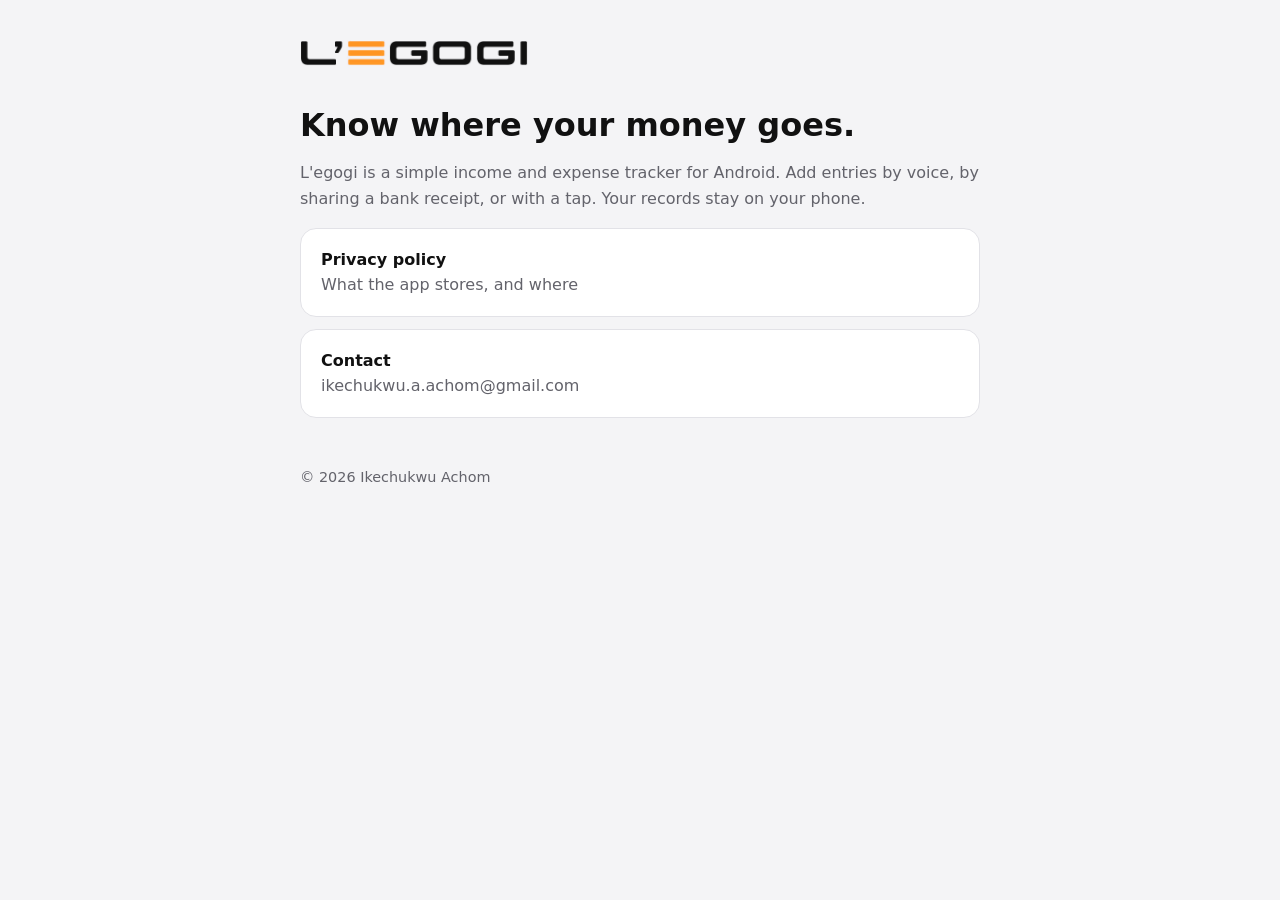
==== index.html @ 23c809f9 "Landing page and privacy policy Co-Authored-By: Claude Opus 5.5 <noreply@anthropic.com>" ====
<!doctype html>
<html lang="en">
<head>
  <meta charset="utf-8">
  <meta name="viewport" content="width=device-width, initial-scale=1">
  <title>L'egogi: Expense &amp; Budget</title>
  <meta name="description" content="Track income and spending by voice, receipts or tap. Budgets that stay honest.">
  <link rel="icon" href="assets/icon.png">
  <link rel="stylesheet" href="assets/site.css">
</head>
<body>
  <main>
    <span class="wordmark">
      <img class="on-light" src="assets/wordmark-light-bg.png" alt="L'egogi">
      <img class="on-dark" src="assets/wordmark-dark-bg.png" alt="L'egogi">
    </span>
    <h1>Know where your money goes.</h1>
    <p class="muted">L'egogi is a simple income and expense tracker for Android. Add entries by voice, by sharing a bank receipt, or with a tap. Your records stay on your phone.</p>

    <a class="card" href="privacy/">
      <strong>Privacy policy</strong>
      <span class="muted">What the app stores, and where</span>
    </a>
    <a class="card" href="mailto:ikechukwu.a.achom@gmail.com">
      <strong>Contact</strong>
      <span class="muted">ikechukwu.a.achom@gmail.com</span>
    </a>

    <footer>© 2026 Ikechukwu Achom</footer>
  </main>
</body>
</html>
---- assets/site.css ----
:root {
  --bg: #f4f4f6;
  --surface: #ffffff;
  --text: #111111;
  --muted: #63636b;
  --line: #e2e2e7;
  --brand: #ff9523;
  color-scheme: light dark;
}

@media (prefers-color-scheme: dark) {
  :root {
    --bg: #000000;
    --surface: #1c1c1e;
    --text: #ffffff;
    --muted: #8e8e93;
    --line: #2e2e31;
  }
}

* { box-sizing: border-box; }

body {
  margin: 0;
  background: var(--bg);
  color: var(--text);
  font: 16px/1.6 system-ui, -apple-system, "Segoe UI", Roboto, sans-serif;
}

main {
  max-width: 720px;
  margin: 0 auto;
  padding: 40px 20px 64px;
}

.wordmark { height: 26px; display: block; margin-bottom: 40px; }
.wordmark .on-dark { display: none; }
@media (prefers-color-scheme: dark) {
  .wordmark .on-light { display: none; }
  .wordmark .on-dark { display: inline; }
}
.wordmark img { height: 26px; }

h1 { font-size: 2rem; line-height: 1.2; margin: 0 0 8px; }
h2 { font-size: 1.15rem; margin: 32px 0 8px; }
p, li { color: var(--text); }
.muted { color: var(--muted); }

.summary {
  background: var(--surface);
  border: 1px solid var(--line);
  border-left: 4px solid var(--brand);
  border-radius: 12px;
  padding: 16px 20px;
  margin: 24px 0;
}

a { color: inherit; text-decoration-color: var(--brand); text-underline-offset: 3px; }

.card {
  display: block;
  background: var(--surface);
  border: 1px solid var(--line);
  border-radius: 16px;
  padding: 18px 20px;
  margin-top: 12px;
  text-decoration: none;
}
.card strong { display: block; }

footer { margin-top: 48px; font-size: 0.9rem; color: var(--muted); }
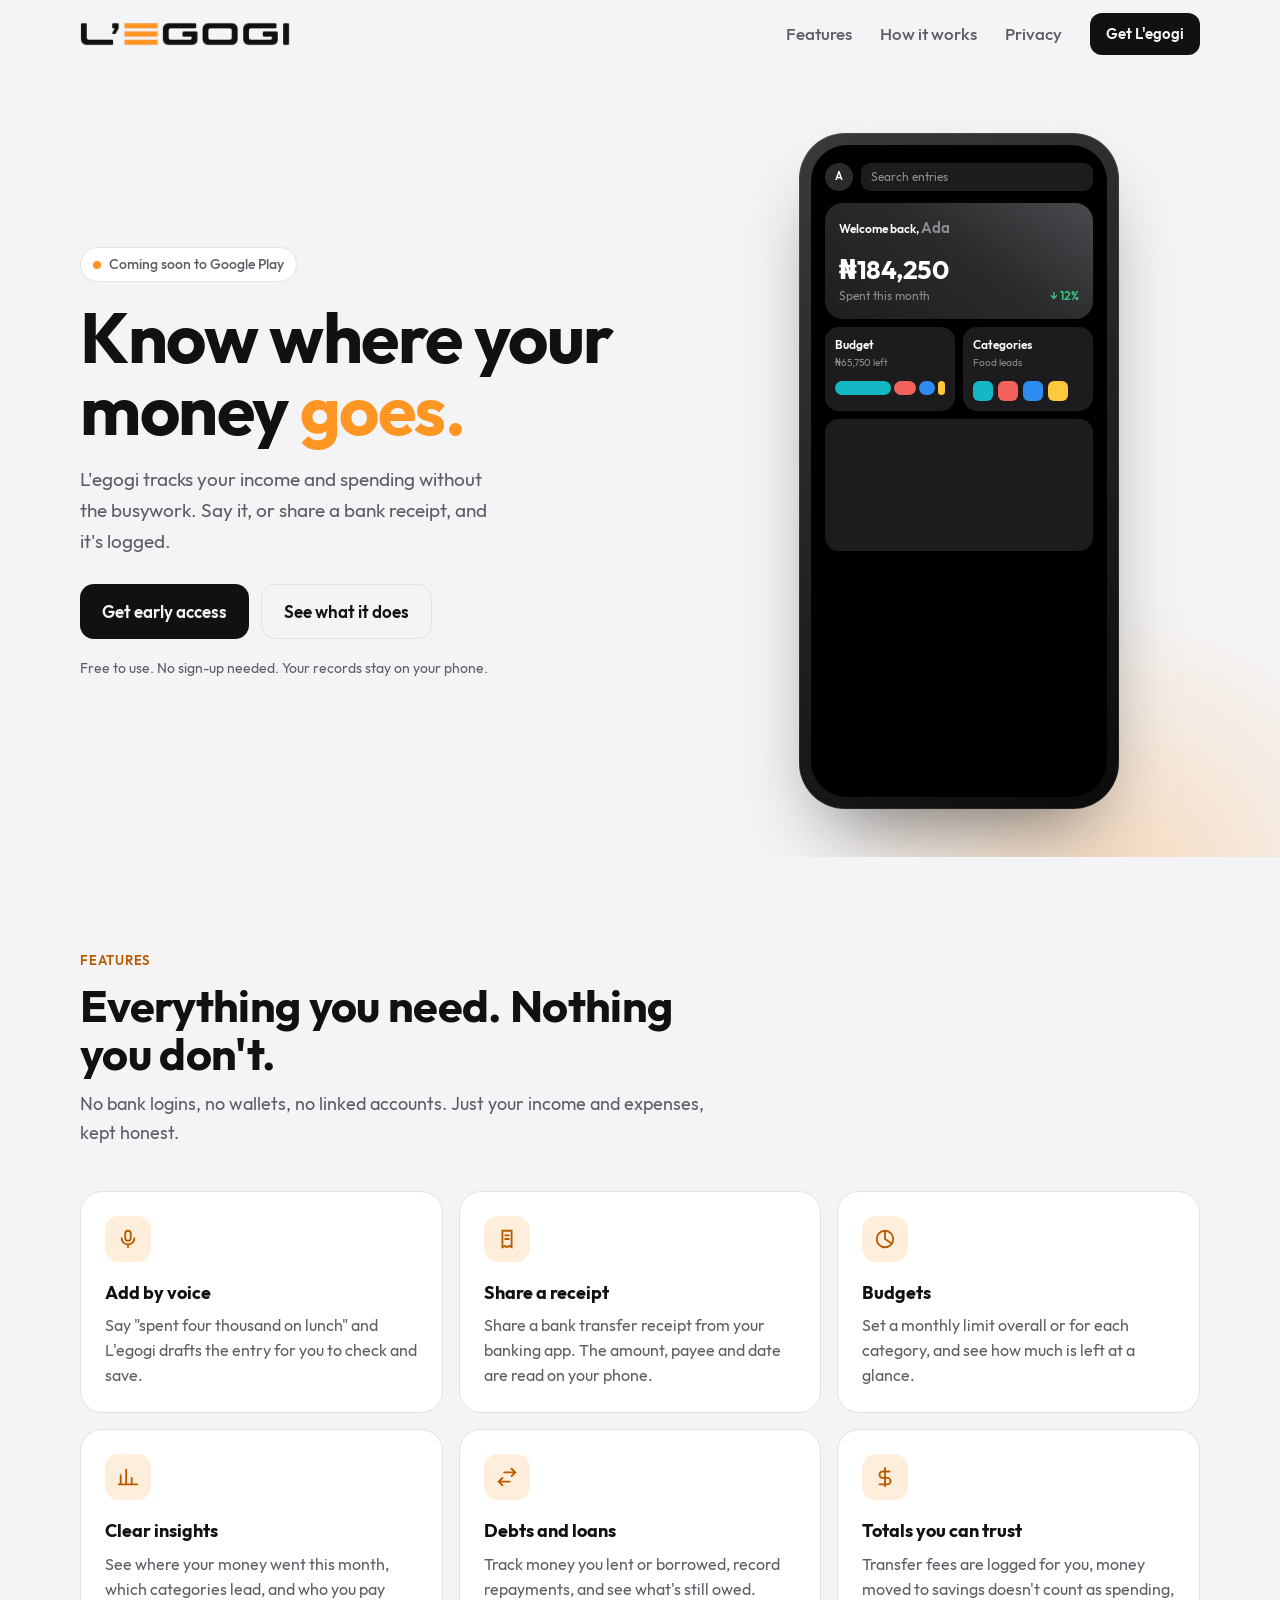
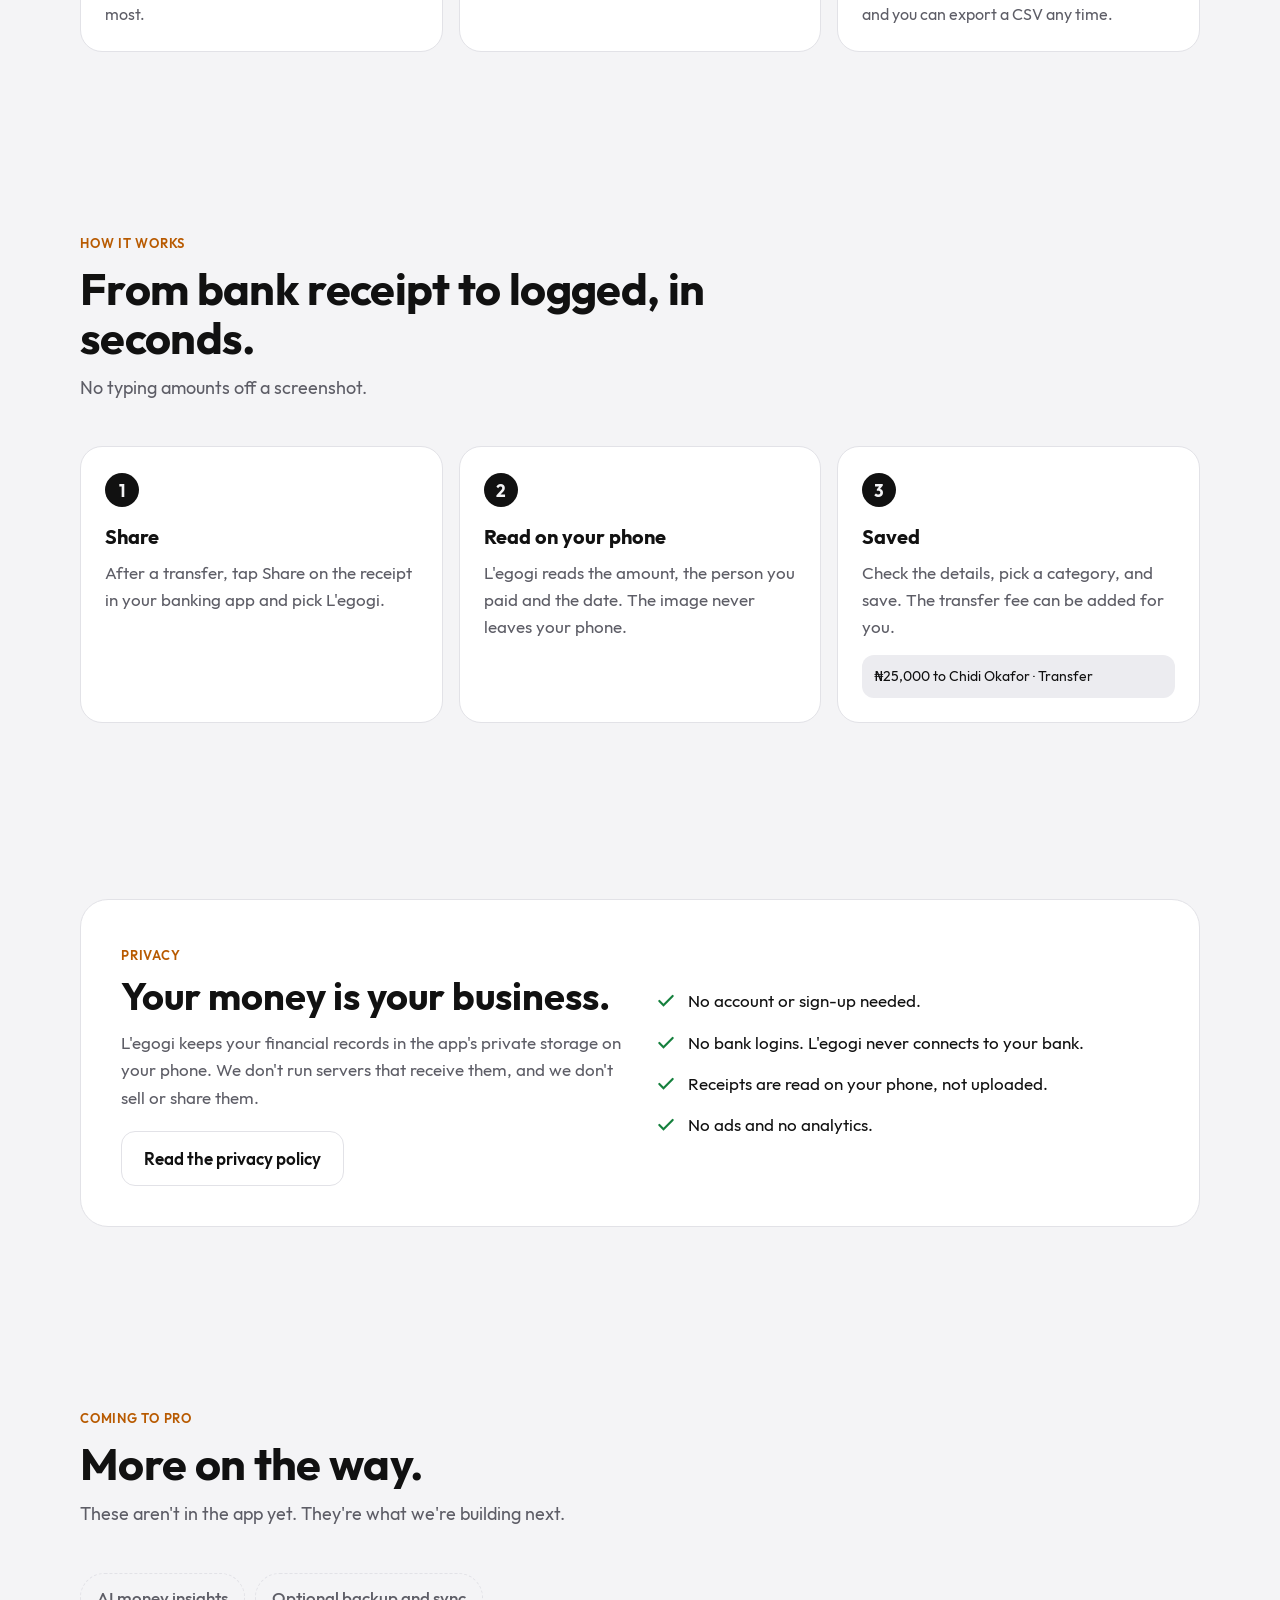
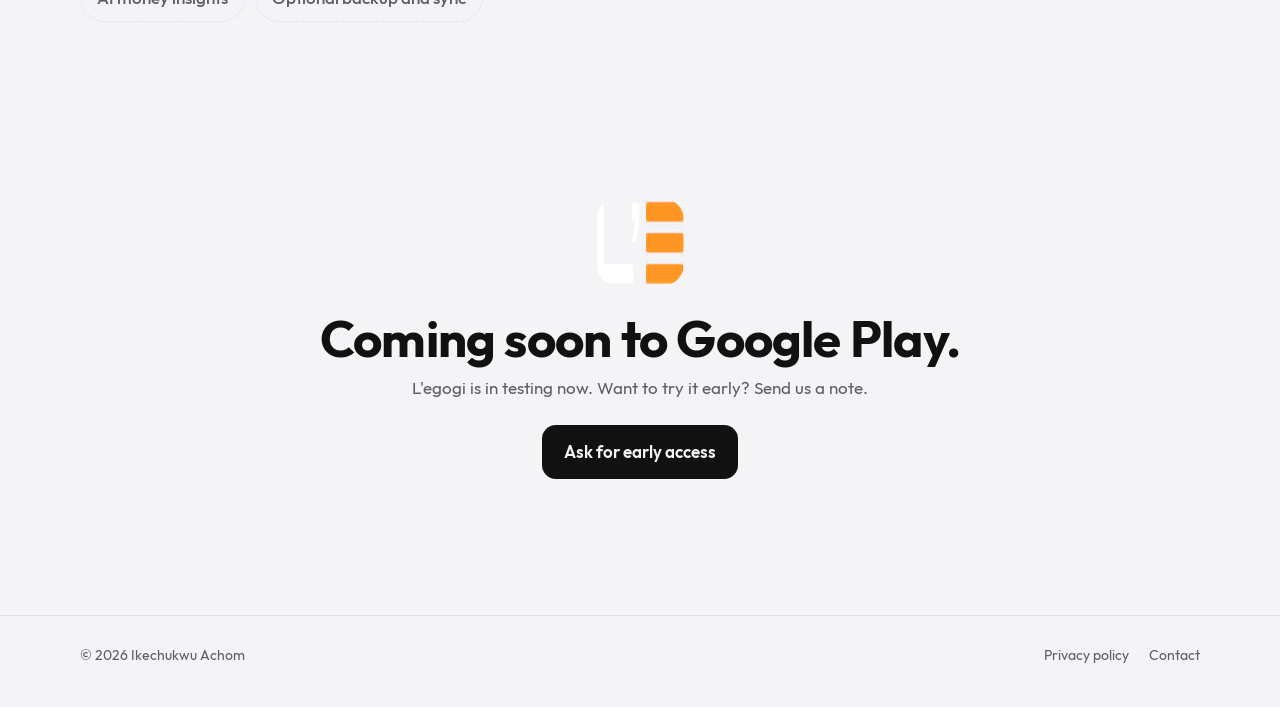
==== commit cff3be8f: "Turn the site into an animated landing page The home page now explains what L'egogi is: a hero with " ====
--- a/index.html
+++ b/index.html
@@ -3,30 +3,216 @@
 <head>
   <meta charset="utf-8">
   <meta name="viewport" content="width=device-width, initial-scale=1">
-  <title>L'egogi: Expense &amp; Budget</title>
-  <meta name="description" content="Track income and spending by voice, receipts or tap. Budgets that stay honest.">
+  <title>L'egogi · Know where your money goes</title>
+  <meta name="description" content="L'egogi is a simple income and expense tracker for Android. Add entries by voice or by sharing a bank receipt, set budgets, and see where your money goes. Your records stay on your phone.">
+  <meta name="theme-color" content="#000000" media="(prefers-color-scheme: dark)">
+  <meta name="theme-color" content="#f4f4f6" media="(prefers-color-scheme: light)">
+  <meta property="og:title" content="L'egogi · Know where your money goes">
+  <meta property="og:description" content="Track income and expenses by voice or by sharing a receipt. Budgets, insights and debts, with your records kept on your phone.">
+  <meta property="og:image" content="https://grittydude.github.io/legogi-site/assets/icon.png">
   <link rel="icon" href="assets/icon.png">
   <link rel="stylesheet" href="assets/site.css">
+  <link rel="stylesheet" href="assets/landing.css">
+  <script src="assets/site.js" defer></script>
 </head>
 <body>
+  <header class="nav">
+    <div class="wrap">
+      <a class="wordmark" href="./" aria-label="L'egogi home">
+        <img class="on-light" src="assets/wordmark-light-bg.png" alt="L'egogi">
+        <img class="on-dark" src="assets/wordmark-dark-bg.png" alt="L'egogi">
+      </a>
+      <nav class="nav-links" aria-label="Main">
+        <a class="hide-sm" href="#features">Features</a>
+        <a class="hide-sm" href="#how">How it works</a>
+        <a href="#privacy">Privacy</a>
+        <a class="btn small" href="#get">Get L'egogi</a>
+      </nav>
+    </div>
+  </header>
+
   <main>
-    <span class="wordmark">
-      <img class="on-light" src="assets/wordmark-light-bg.png" alt="L'egogi">
-      <img class="on-dark" src="assets/wordmark-dark-bg.png" alt="L'egogi">
-    </span>
-    <h1>Know where your money goes.</h1>
-    <p class="muted">L'egogi is a simple income and expense tracker for Android. Add entries by voice, by sharing a bank receipt, or with a tap. Your records stay on your phone.</p>
-
-    <a class="card" href="privacy/">
-      <strong>Privacy policy</strong>
-      <span class="muted">What the app stores, and where</span>
-    </a>
-    <a class="card" href="mailto:ikechukwu.a.achom@gmail.com">
-      <strong>Contact</strong>
-      <span class="muted">ikechukwu.a.achom@gmail.com</span>
-    </a>
-
-    <footer>© 2026 Ikechukwu Achom</footer>
+    <section class="hero">
+      <div class="glow" aria-hidden="true"></div>
+      <div class="wrap">
+        <div>
+          <span class="eyebrow"><span class="dot"></span>Coming soon to Google Play</span>
+          <h1>Know where your money <span class="accent">goes.</span></h1>
+          <p class="lead">L'egogi tracks your income and spending without the busywork. Say it, or share a bank receipt, and it's logged.</p>
+          <div class="ctas">
+            <a class="btn" href="#get">Get early access</a>
+            <a class="btn ghost" href="#features">See what it does</a>
+          </div>
+          <p class="note">Free to use. No sign-up needed. Your records stay on your phone.</p>
+        </div>
+
+        <div class="phone" role="img" aria-label="The L'egogi app showing this month's spending, a breakdown by category and recent entries">
+          <div class="screen" aria-hidden="true">
+            <div class="s-top">
+              <div class="s-avatar">A</div>
+              <div class="s-search">Search entries</div>
+            </div>
+            <div class="s-hero">
+              <div class="label">Welcome back, <span class="name">Ada</span></div>
+              <div class="amount">₦184,250</div>
+              <div class="sub"><span>Spent this month</span><span class="down">↓ 12%</span></div>
+            </div>
+            <div class="s-row">
+              <div class="s-card">
+                <b>Budget</b><span>₦65,750 left</span>
+                <div class="bars"><i></i><i></i><i></i><i></i></div>
+              </div>
+              <div class="s-card">
+                <b>Categories</b><span>Food leads</span>
+                <div class="tiles">
+                  <i style="background:#14b8c4"></i><i style="background:#f2615a"></i><i style="background:#2d8cf0"></i><i style="background:#ffc83d"></i>
+                </div>
+              </div>
+            </div>
+            <div class="s-list">
+              <div class="s-item">
+                <div class="s-ico" style="background:#14b8c4"><svg viewBox="0 0 24 24" fill="none" stroke="#000" stroke-width="2.4"><path d="M4 11h16M6 11V7a6 6 0 0 1 12 0v4M5 11l1.5 9h11L19 11"/></svg></div>
+                <div class="t">Groceries<small>Shoprite · today</small></div>
+                <div class="v">−₦12,400</div>
+              </div>
+              <div class="s-item">
+                <div class="s-ico" style="background:#2d8cf0"><svg viewBox="0 0 24 24" fill="none" stroke="#000" stroke-width="2.4"><path d="M5 17h14M7 17l1-6h8l1 6M9 11V7h6v4"/></svg></div>
+                <div class="t">Transport<small>Bolt · today</small></div>
+                <div class="v">−₦3,200</div>
+              </div>
+              <div class="s-item">
+                <div class="s-ico" style="background:#34c77b"><svg viewBox="0 0 24 24" fill="none" stroke="#000" stroke-width="2.4"><path d="M12 19V5M5 12l7-7 7 7"/></svg></div>
+                <div class="t">Salary<small>Income · 1 Oct</small></div>
+                <div class="v">+₦350,000</div>
+              </div>
+            </div>
+            <div class="s-toast">
+              <span class="pill">NEW</span>
+              <span>Receipt read: ₦25,000 to Chidi</span>
+            </div>
+          </div>
+        </div>
+      </div>
+    </section>
+
+    <section id="features">
+      <div class="wrap">
+        <div class="section-head reveal">
+          <span class="kicker">Features</span>
+          <h2>Everything you need. Nothing you don't.</h2>
+          <p>No bank logins, no wallets, no linked accounts. Just your income and expenses, kept honest.</p>
+        </div>
+        <div class="grid">
+          <article class="feature reveal">
+            <div class="icon"><svg width="22" height="22" viewBox="0 0 24 24" fill="none" stroke="currentColor" stroke-width="2" stroke-linecap="round"><rect x="9" y="3" width="6" height="11" rx="3"/><path d="M5 11a7 7 0 0 0 14 0M12 18v3"/></svg></div>
+            <h3>Add by voice</h3>
+            <p>Say "spent four thousand on lunch" and L'egogi drafts the entry for you to check and save.</p>
+          </article>
+          <article class="feature reveal">
+            <div class="icon"><svg width="22" height="22" viewBox="0 0 24 24" fill="none" stroke="currentColor" stroke-width="2" stroke-linecap="round"><path d="M7 3h10v18l-2.5-1.5L12 21l-2.5-1.5L7 21z"/><path d="M10 8h4M10 12h4"/></svg></div>
+            <h3>Share a receipt</h3>
+            <p>Share a bank transfer receipt from your banking app. The amount, payee and date are read on your phone.</p>
+          </article>
+          <article class="feature reveal">
+            <div class="icon"><svg width="22" height="22" viewBox="0 0 24 24" fill="none" stroke="currentColor" stroke-width="2" stroke-linecap="round"><circle cx="12" cy="12" r="9"/><path d="M12 3v9l6 4"/></svg></div>
+            <h3>Budgets</h3>
+            <p>Set a monthly limit overall or for each category, and see how much is left at a glance.</p>
+          </article>
+          <article class="feature reveal">
+            <div class="icon"><svg width="22" height="22" viewBox="0 0 24 24" fill="none" stroke="currentColor" stroke-width="2" stroke-linecap="round"><path d="M4 20V10M10 20V4M16 20v-7M22 20H2"/></svg></div>
+            <h3>Clear insights</h3>
+            <p>See where your money went this month, which categories lead, and who you pay most.</p>
+          </article>
+          <article class="feature reveal">
+            <div class="icon"><svg width="22" height="22" viewBox="0 0 24 24" fill="none" stroke="currentColor" stroke-width="2" stroke-linecap="round"><path d="M17 3l4 4-4 4M21 7H9M7 21l-4-4 4-4M3 17h12"/></svg></div>
+            <h3>Debts and loans</h3>
+            <p>Track money you lent or borrowed, record repayments, and see what's still owed.</p>
+          </article>
+          <article class="feature reveal">
+            <div class="icon"><svg width="22" height="22" viewBox="0 0 24 24" fill="none" stroke="currentColor" stroke-width="2" stroke-linecap="round"><path d="M12 2v20M17 6H9.5a3.5 3.5 0 0 0 0 7h5a3.5 3.5 0 0 1 0 7H6"/></svg></div>
+            <h3>Totals you can trust</h3>
+            <p>Transfer fees are logged for you, money moved to savings doesn't count as spending, and you can export a CSV any time.</p>
+          </article>
+        </div>
+      </div>
+    </section>
+
+    <section id="how">
+      <div class="wrap">
+        <div class="section-head reveal">
+          <span class="kicker">How it works</span>
+          <h2>From bank receipt to logged, in seconds.</h2>
+          <p>No typing amounts off a screenshot.</p>
+        </div>
+        <div class="steps">
+          <div class="step reveal">
+            <h3>Share</h3>
+            <p>After a transfer, tap Share on the receipt in your banking app and pick L'egogi.</p>
+          </div>
+          <div class="step reveal">
+            <h3>Read on your phone</h3>
+            <p>L'egogi reads the amount, the person you paid and the date. The image never leaves your phone.</p>
+          </div>
+          <div class="step reveal">
+            <h3>Saved</h3>
+            <p>Check the details, pick a category, and save. The transfer fee can be added for you.</p>
+            <div class="quote">₦25,000 to Chidi Okafor · Transfer</div>
+          </div>
+        </div>
+      </div>
+    </section>
+
+    <section id="privacy">
+      <div class="wrap">
+        <div class="privacy-band reveal">
+          <div>
+            <span class="kicker">Privacy</span>
+            <h2>Your money is your business.</h2>
+            <p>L'egogi keeps your financial records in the app's private storage on your phone. We don't run servers that receive them, and we don't sell or share them.</p>
+            <a class="btn ghost" href="privacy/">Read the privacy policy</a>
+          </div>
+          <ul class="checks">
+            <li><svg width="20" height="20" viewBox="0 0 24 24" fill="none" stroke="currentColor" stroke-width="2.6" stroke-linecap="round"><path d="M4 12l5 5L20 6"/></svg><span>No account or sign-up needed.</span></li>
+            <li><svg width="20" height="20" viewBox="0 0 24 24" fill="none" stroke="currentColor" stroke-width="2.6" stroke-linecap="round"><path d="M4 12l5 5L20 6"/></svg><span>No bank logins. L'egogi never connects to your bank.</span></li>
+            <li><svg width="20" height="20" viewBox="0 0 24 24" fill="none" stroke="currentColor" stroke-width="2.6" stroke-linecap="round"><path d="M4 12l5 5L20 6"/></svg><span>Receipts are read on your phone, not uploaded.</span></li>
+            <li><svg width="20" height="20" viewBox="0 0 24 24" fill="none" stroke="currentColor" stroke-width="2.6" stroke-linecap="round"><path d="M4 12l5 5L20 6"/></svg><span>No ads and no analytics.</span></li>
+          </ul>
+        </div>
+      </div>
+    </section>
+
+    <section id="soon">
+      <div class="wrap">
+        <div class="section-head reveal">
+          <span class="kicker">Coming to Pro</span>
+          <h2>More on the way.</h2>
+          <p>These aren't in the app yet. They're what we're building next.</p>
+        </div>
+        <div class="soon reveal">
+          <span class="chip">AI money insights</span>
+          <span class="chip">Optional backup and sync</span>
+        </div>
+      </div>
+    </section>
+
+    <section id="get" class="final">
+      <div class="wrap reveal">
+        <img src="assets/monogram.png" alt="" width="88" height="88">
+        <h2>Coming soon to Google Play.</h2>
+        <p>L'egogi is in testing now. Want to try it early? Send us a note.</p>
+        <a class="btn" href="mailto:ikechukwu.a.achom@gmail.com?subject=L'egogi%20early%20access">Ask for early access</a>
+      </div>
+    </section>
   </main>
+
+  <footer class="site-footer">
+    <div class="wrap">
+      <span>© 2026 Ikechukwu Achom</span>
+      <nav aria-label="Footer">
+        <a href="privacy/">Privacy policy</a>
+        <a href="mailto:ikechukwu.a.achom@gmail.com">Contact</a>
+      </nav>
+    </div>
+  </footer>
 </body>
 </html>
--- a/assets/site.css
+++ b/assets/site.css
@@ -1,10 +1,21 @@
+/* L'egogi site: brand tokens, light and dark. Outfit is self-hosted (SIL OFL),
+   so the site makes no third-party font requests. */
+@font-face { font-family: Outfit; src: url(fonts/Outfit-Regular.ttf) format("truetype"); font-weight: 400; font-display: swap; }
+@font-face { font-family: Outfit; src: url(fonts/Outfit-Medium.ttf) format("truetype"); font-weight: 500; font-display: swap; }
+@font-face { font-family: Outfit; src: url(fonts/Outfit-SemiBold.ttf) format("truetype"); font-weight: 600; font-display: swap; }
+@font-face { font-family: Outfit; src: url(fonts/Outfit-Bold.ttf) format("truetype"); font-weight: 700; font-display: swap; }
+
 :root {
   --bg: #f4f4f6;
   --surface: #ffffff;
+  --surface-2: #ececf0;
   --text: #111111;
-  --muted: #63636b;
+  --muted: #5d5d66;
   --line: #e2e2e7;
   --brand: #ff9523;
+  --brand-ink: #b85a00;
+  --green: #15803d;
+  --coral: #c8352e;
   color-scheme: light dark;
 }
 
@@ -12,60 +23,52 @@
   :root {
     --bg: #000000;
     --surface: #1c1c1e;
+    --surface-2: #2a2a2d;
     --text: #ffffff;
     --muted: #8e8e93;
     --line: #2e2e31;
+    --brand-ink: #ff9523;
+    --green: #34c77b;
+    --coral: #f2615a;
   }
 }
 
 * { box-sizing: border-box; }
+html { scroll-behavior: smooth; }
 
 body {
   margin: 0;
   background: var(--bg);
   color: var(--text);
-  font: 16px/1.6 system-ui, -apple-system, "Segoe UI", Roboto, sans-serif;
+  font: 17px/1.6 Outfit, system-ui, -apple-system, "Segoe UI", Roboto, sans-serif;
+  -webkit-font-smoothing: antialiased;
 }
 
-main {
-  max-width: 720px;
-  margin: 0 auto;
-  padding: 40px 20px 64px;
-}
+a { color: inherit; text-decoration-color: var(--brand); text-underline-offset: 3px; }
+img { max-width: 100%; }
+.muted { color: var(--muted); }
 
-.wordmark { height: 26px; display: block; margin-bottom: 40px; }
+/* Wordmark: dark letters on light, white letters on dark. */
+.wordmark { display: inline-flex; height: 24px; }
+.wordmark img { height: 24px; width: auto; }
 .wordmark .on-dark { display: none; }
 @media (prefers-color-scheme: dark) {
   .wordmark .on-light { display: none; }
   .wordmark .on-dark { display: inline; }
 }
-.wordmark img { height: 26px; }
 
-h1 { font-size: 2rem; line-height: 1.2; margin: 0 0 8px; }
-h2 { font-size: 1.15rem; margin: 32px 0 8px; }
-p, li { color: var(--text); }
-.muted { color: var(--muted); }
+/* ---------- Privacy policy page ---------- */
 
+main.doc { max-width: 720px; margin: 0 auto; padding: 32px 20px 64px; }
+main.doc .wordmark { margin-bottom: 40px; }
+main.doc h1 { font-size: 2.2rem; line-height: 1.15; margin: 0 0 8px; }
+main.doc h2 { font-size: 1.2rem; margin: 32px 0 8px; }
 .summary {
   background: var(--surface);
   border: 1px solid var(--line);
   border-left: 4px solid var(--brand);
-  border-radius: 12px;
+  border-radius: 14px;
   padding: 16px 20px;
   margin: 24px 0;
 }
-
-a { color: inherit; text-decoration-color: var(--brand); text-underline-offset: 3px; }
-
-.card {
-  display: block;
-  background: var(--surface);
-  border: 1px solid var(--line);
-  border-radius: 16px;
-  padding: 18px 20px;
-  margin-top: 12px;
-  text-decoration: none;
-}
-.card strong { display: block; }
-
-footer { margin-top: 48px; font-size: 0.9rem; color: var(--muted); }
+main.doc footer, .site-footer { margin-top: 48px; font-size: 0.9rem; color: var(--muted); }
--- a/assets/landing.css
+++ b/assets/landing.css
@@ -0,0 +1,224 @@
+/* Landing page. Motion is decorative and switched off for people who ask
+   their system for reduced motion. */
+
+.wrap { width: min(1120px, 100% - 40px); margin: 0 auto; }
+
+/* ---------- Nav ---------- */
+
+.nav {
+  position: sticky; top: 0; z-index: 10;
+  backdrop-filter: saturate(160%) blur(14px);
+  -webkit-backdrop-filter: saturate(160%) blur(14px);
+  background: color-mix(in srgb, var(--bg) 78%, transparent);
+  border-bottom: 1px solid transparent;
+  transition: border-color .3s;
+}
+.nav.scrolled { border-color: var(--line); }
+.nav .wrap { display: flex; align-items: center; justify-content: space-between; gap: 20px; height: 68px; }
+.nav-links { display: flex; gap: 28px; align-items: center; font-weight: 500; }
+.nav-links a { text-decoration: none; color: var(--muted); transition: color .2s; }
+.nav-links a:hover { color: var(--text); }
+.nav-links a.btn { color: var(--bg); white-space: nowrap; }
+.nav .wordmark { flex: none; }
+@media (max-width: 720px) {
+  .nav-links { gap: 16px; }
+  .nav-links .hide-sm { display: none; }
+  .nav .wordmark, .nav .wordmark img { height: 18px; }
+}
+
+.btn {
+  display: inline-flex; align-items: center; gap: 10px;
+  padding: 13px 22px; border-radius: 14px;
+  background: var(--text); color: var(--bg);
+  font-weight: 600; text-decoration: none; border: 0;
+  transition: transform .2s, box-shadow .2s;
+}
+.btn:hover { transform: translateY(-2px); box-shadow: 0 10px 30px -10px color-mix(in srgb, var(--text) 45%, transparent); }
+.btn.ghost { background: transparent; color: var(--text); border: 1px solid var(--line); }
+.btn.small { padding: 9px 16px; border-radius: 12px; font-size: .95rem; }
+
+/* ---------- Hero ---------- */
+
+.hero { padding: 64px 0 48px; position: relative; overflow: hidden; }
+.hero .wrap { display: grid; grid-template-columns: 1.1fr .9fr; gap: 48px; align-items: center; position: relative; }
+@media (max-width: 900px) { .hero .wrap { grid-template-columns: 1fr; } }
+
+.eyebrow {
+  display: inline-flex; align-items: center; gap: 8px;
+  padding: 6px 12px; border-radius: 999px;
+  background: var(--surface); border: 1px solid var(--line);
+  font-size: .85rem; font-weight: 500; color: var(--muted);
+}
+.eyebrow .dot { width: 8px; height: 8px; border-radius: 50%; background: var(--brand); animation: pulse 2s infinite; }
+
+.hero h1 {
+  font-size: clamp(2.6rem, 6vw, 4.4rem);
+  line-height: 1.02; letter-spacing: -.02em;
+  margin: 20px 0 18px; font-weight: 700;
+}
+.hero h1 .accent { color: var(--brand); }
+.hero p.lead { font-size: 1.2rem; color: var(--muted); max-width: 36ch; margin: 0 0 28px; }
+.hero .ctas { display: flex; flex-wrap: wrap; gap: 12px; }
+.hero .note { margin-top: 18px; font-size: .9rem; color: var(--muted); }
+
+.glow {
+  position: absolute; right: -12%; bottom: -45%; width: 640px; height: 640px;
+  background: radial-gradient(circle, color-mix(in srgb, var(--brand) 26%, transparent), transparent 65%);
+  pointer-events: none; animation: drift 12s ease-in-out infinite alternate;
+}
+
+/* ---------- Phone mock-up (the app, drawn in CSS) ---------- */
+
+.phone {
+  width: min(320px, 82vw); aspect-ratio: 9 / 19; margin: 0 auto;
+  border-radius: 46px; padding: 12px;
+  background: linear-gradient(145deg, #3a3a3d, #0b0b0c);
+  box-shadow: 0 40px 80px -30px rgba(0,0,0,.55), inset 0 0 0 1px rgba(255,255,255,.08);
+  animation: float 7s ease-in-out infinite;
+}
+.screen {
+  height: 100%; border-radius: 36px; background: #000; color: #fff;
+  padding: 18px 14px; overflow: hidden; position: relative;
+  font-size: 12px; line-height: 1.4;
+}
+.s-top { display: flex; align-items: center; gap: 8px; margin-bottom: 12px; }
+.s-avatar { width: 28px; height: 28px; border-radius: 50%; background: #2a2a2d; display: grid; place-items: center; font-weight: 600; font-size: 11px; }
+.s-search { flex: 1; height: 28px; border-radius: 9px; background: #1c1c1e; color: #8e8e93; display: flex; align-items: center; padding: 0 10px; }
+.s-hero { border-radius: 18px; padding: 14px; background: linear-gradient(35deg, #1e1e20, #2b2b2e 55%, #4a4a4e); }
+.s-hero .label { font-weight: 600; }
+.s-hero .name { color: #8e8e93; font-size: 15px; }
+.s-hero .amount { font-size: 26px; font-weight: 700; margin-top: 14px; letter-spacing: -.01em; }
+.s-hero .sub { color: #8e8e93; display: flex; justify-content: space-between; }
+.s-hero .down { color: #34c77b; font-weight: 600; }
+.s-row { display: grid; grid-template-columns: 1fr 1fr; gap: 8px; margin: 8px 0; }
+.s-card { background: #1c1c1e; border-radius: 14px; padding: 10px; }
+.s-card b { display: block; font-weight: 600; }
+.s-card span { color: #8e8e93; font-size: 10px; }
+.bars { display: flex; gap: 3px; margin-top: 10px; height: 14px; }
+.bars i { border-radius: 7px; transform-origin: left; animation: grow 1.2s cubic-bezier(.2,.8,.2,1) both; }
+.bars i:nth-child(1) { flex: 5; background: #14b8c4; animation-delay: .2s; }
+.bars i:nth-child(2) { flex: 2; background: #f2615a; animation-delay: .35s; }
+.bars i:nth-child(3) { flex: 1.4; background: #2d8cf0; animation-delay: .5s; }
+.bars i:nth-child(4) { flex: .6; background: #ffc83d; animation-delay: .65s; }
+.tiles { display: flex; gap: 5px; margin-top: 10px; }
+.tiles i { width: 20px; height: 20px; border-radius: 6px; }
+.s-list { background: #1c1c1e; border-radius: 14px; padding: 4px 10px; }
+.s-item { display: flex; align-items: center; gap: 8px; padding: 7px 0; opacity: 0; animation: entry 9s infinite; }
+.s-item + .s-item { border-top: 1px solid #2a2a2d; }
+.s-item:nth-child(1) { animation-delay: .6s; }
+.s-item:nth-child(2) { animation-delay: 1.1s; }
+.s-item:nth-child(3) { animation-delay: 1.6s; }
+.s-ico { width: 24px; height: 24px; border-radius: 8px; display: grid; place-items: center; }
+.s-ico svg { width: 13px; height: 13px; }
+.s-item .t { flex: 1; line-height: 1.25; }
+.s-item .t small { display: block; color: #8e8e93; font-size: 9.5px; }
+.s-item .v { font-weight: 600; }
+
+/* A receipt arriving from the share menu, looping. */
+.s-toast {
+  position: absolute; left: 12px; right: 12px; bottom: 14px;
+  background: #2a2a2d; border-radius: 14px; padding: 10px 12px;
+  display: flex; align-items: center; gap: 10px;
+  box-shadow: 0 10px 30px rgba(0,0,0,.5);
+  animation: toast 9s infinite; opacity: 0;
+}
+.s-toast .pill { background: #ff9523; color: #111; font-weight: 700; border-radius: 6px; padding: 2px 6px; font-size: 9px; }
+
+/* ---------- Sections ---------- */
+
+section { padding: 88px 0; scroll-margin-top: 68px; }
+.section-head { max-width: 640px; margin-bottom: 44px; }
+.kicker { color: var(--brand-ink); font-weight: 600; letter-spacing: .06em; text-transform: uppercase; font-size: .8rem; }
+.section-head h2 { font-size: clamp(2rem, 4vw, 2.8rem); line-height: 1.08; letter-spacing: -.015em; margin: 10px 0 12px; }
+.section-head p { color: var(--muted); font-size: 1.1rem; margin: 0; }
+
+.grid { display: grid; grid-template-columns: repeat(3, 1fr); gap: 16px; }
+@media (max-width: 900px) { .grid { grid-template-columns: repeat(2, 1fr); } }
+@media (max-width: 600px) { .grid { grid-template-columns: 1fr; } }
+
+.feature {
+  background: var(--surface); border: 1px solid var(--line);
+  border-radius: 22px; padding: 24px;
+  transition: transform .3s, border-color .3s, opacity .7s;
+}
+.feature:hover { transform: translateY(-4px); border-color: color-mix(in srgb, var(--brand) 55%, var(--line)); }
+.feature .icon {
+  width: 46px; height: 46px; border-radius: 14px; display: grid; place-items: center;
+  background: color-mix(in srgb, var(--brand) 16%, transparent); color: var(--brand-ink);
+  margin-bottom: 16px;
+}
+.feature h3 { margin: 0 0 6px; font-size: 1.15rem; }
+.feature p { margin: 0; color: var(--muted); font-size: .98rem; }
+
+/* Steps: share, read, saved */
+.steps { display: grid; grid-template-columns: repeat(3, 1fr); gap: 16px; counter-reset: step; }
+@media (max-width: 800px) { .steps { grid-template-columns: 1fr; } }
+.step { background: var(--surface); border: 1px solid var(--line); border-radius: 22px; padding: 26px 24px 24px; }
+.step::before {
+  counter-increment: step; content: counter(step);
+  display: grid; place-items: center; width: 34px; height: 34px; border-radius: 50%;
+  background: var(--text); color: var(--bg); font-weight: 700; margin-bottom: 14px;
+}
+.step h3 { margin: 0 0 6px; }
+.step p { margin: 0; color: var(--muted); }
+.step .quote { margin-top: 14px; padding: 10px 12px; border-radius: 12px; background: var(--surface-2); font-size: .9rem; }
+
+/* Privacy band */
+.privacy-band {
+  background: var(--surface); border: 1px solid var(--line);
+  border-radius: 28px; padding: 40px;
+  display: grid; grid-template-columns: 1fr 1fr; gap: 32px; align-items: center;
+}
+@media (max-width: 800px) { .privacy-band { grid-template-columns: 1fr; padding: 28px; } }
+.privacy-band h2 { font-size: clamp(1.8rem, 3.6vw, 2.4rem); line-height: 1.1; margin: 8px 0 12px; }
+.privacy-band p { color: var(--muted); margin: 0 0 20px; }
+.checks { list-style: none; padding: 0; margin: 0; display: grid; gap: 14px; }
+.checks li { display: flex; gap: 12px; align-items: flex-start; }
+.checks svg { flex: none; margin-top: 4px; color: var(--green); }
+
+/* Coming soon */
+.soon { display: flex; flex-wrap: wrap; gap: 10px; }
+.chip { padding: 10px 16px; border-radius: 999px; border: 1px dashed var(--line); color: var(--muted); font-weight: 500; }
+
+/* Closing call to action */
+.final { text-align: center; }
+.final img { width: 88px; border-radius: 22px; }
+.final h2 { font-size: clamp(2rem, 4.6vw, 3.2rem); margin: 18px 0 8px; letter-spacing: -.015em; line-height: 1.08; }
+.final p { color: var(--muted); margin: 0 0 24px; }
+
+.site-footer { border-top: 1px solid var(--line); padding: 28px 0 40px; }
+.site-footer .wrap { display: flex; flex-wrap: wrap; justify-content: space-between; gap: 16px; }
+.site-footer nav { display: flex; gap: 20px; }
+.site-footer a { text-decoration: none; }
+.site-footer a:hover { color: var(--text); }
+
+/* ---------- Scroll reveal (only when JavaScript is running) ---------- */
+
+.js .reveal { opacity: 0; transform: translateY(24px); transition: opacity .7s ease, transform .7s cubic-bezier(.2,.8,.2,1); }
+.js .reveal.in { opacity: 1; transform: none; }
+.js .grid .reveal:nth-child(3n+2), .js .steps .reveal:nth-child(2) { transition-delay: .08s; }
+.js .grid .reveal:nth-child(3n), .js .steps .reveal:nth-child(3) { transition-delay: .16s; }
+
+/* ---------- Keyframes ---------- */
+
+@keyframes float { 0%, 100% { transform: translateY(0) rotate(-1.5deg); } 50% { transform: translateY(-14px) rotate(-1.5deg); } }
+@keyframes drift { from { transform: translate(0, 0); } to { transform: translate(-60px, -40px); } }
+@keyframes pulse { 0%, 100% { opacity: 1; } 50% { opacity: .35; } }
+@keyframes grow { from { transform: scaleX(0); } to { transform: scaleX(1); } }
+@keyframes entry {
+  0% { opacity: 0; transform: translateY(8px); }
+  8%, 88% { opacity: 1; transform: none; }
+  96%, 100% { opacity: 0; transform: translateY(-4px); }
+}
+@keyframes toast {
+  0%, 30% { opacity: 0; transform: translateY(20px); }
+  36%, 60% { opacity: 1; transform: none; }
+  66%, 100% { opacity: 0; transform: translateY(20px); }
+}
+
+@media (prefers-reduced-motion: reduce) {
+  *, *::before, *::after { animation: none !important; transition: none !important; }
+  .js .reveal, .s-item { opacity: 1; transform: none; }
+  .s-toast { display: none; }
+  html { scroll-behavior: auto; }
+}
